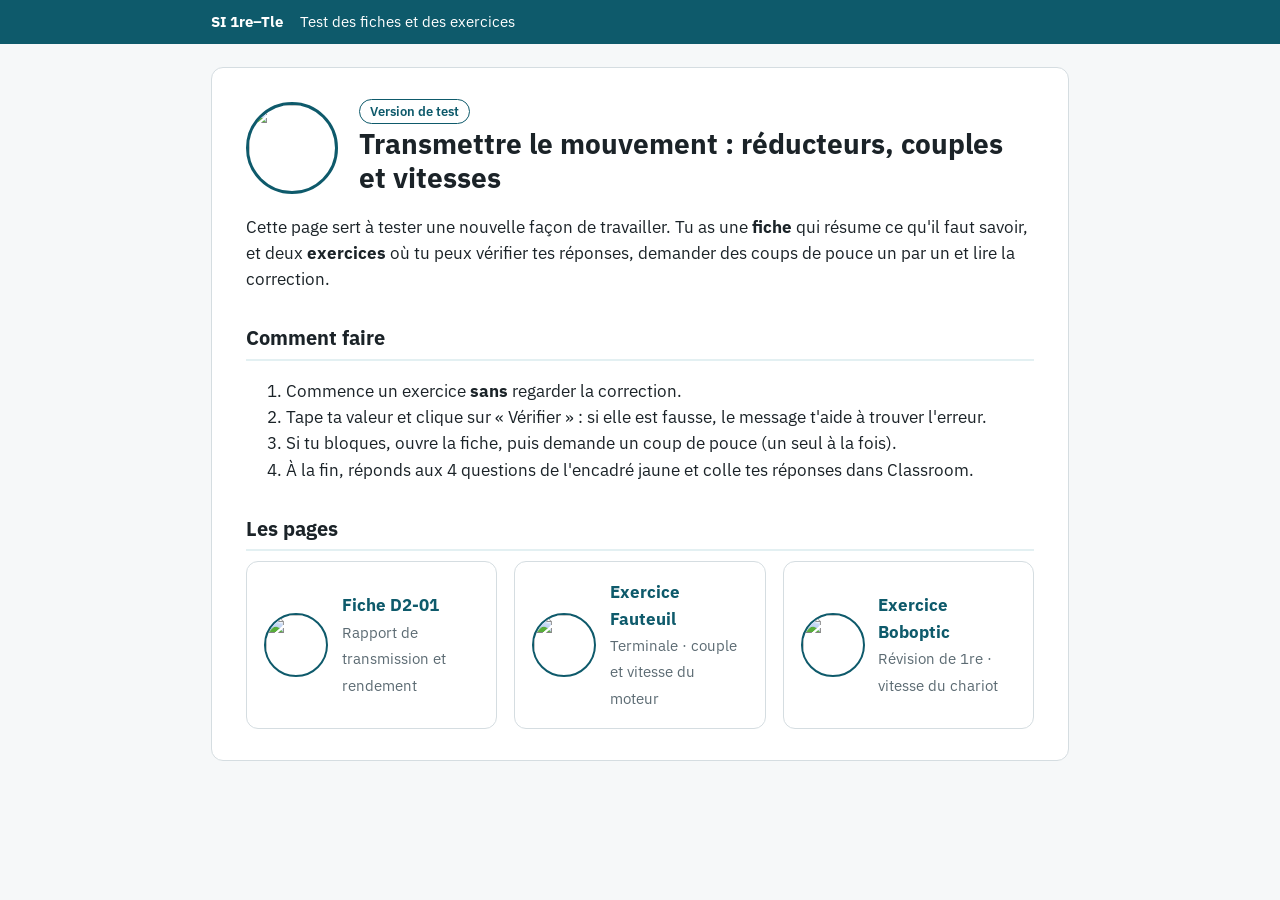
==== index.html @ 09e02494 "Add files via upload" ====
<!DOCTYPE html>
<html lang="fr">
<head>
<meta charset="utf-8">
<meta name="viewport" content="width=device-width, initial-scale=1">
<title>SI — test des fiches et exercices</title>
<link href="https://fonts.googleapis.com/css2?family=IBM+Plex+Sans:wght@400;600;700&family=IBM+Plex+Mono:wght@500&display=swap" rel="stylesheet">
<link rel="stylesheet" href="exo.css">
</head>
<body>
<header class="top"><div class="top-in"><span class="brand">SI 1re–Tle</span><span>Test des fiches et des exercices</span></div></header>
<main><article class="sheet">
  <div class="hero">
    <img class="avatar" src="img/android_tp.jpg" alt="">
    <div>
      <div class="badges"><span class="badge type">Version de test</span></div>
      <h1>Transmettre le mouvement : réducteurs, couples et vitesses</h1>
    </div>
  </div>
  <p>Cette page sert à tester une nouvelle façon de travailler. Tu as une <b>fiche</b> qui résume ce qu'il faut savoir, et deux <b>exercices</b> où tu peux vérifier tes réponses, demander des coups de pouce un par un et lire la correction.</p>
  <h2>Comment faire</h2>
  <ol>
    <li>Commence un exercice <b>sans</b> regarder la correction.</li>
    <li>Tape ta valeur et clique sur « Vérifier » : si elle est fausse, le message t'aide à trouver l'erreur.</li>
    <li>Si tu bloques, ouvre la fiche, puis demande un coup de pouce (un seul à la fois).</li>
    <li>À la fin, réponds aux 4 questions de l'encadré jaune et colle tes réponses dans Classroom.</li>
  </ol>
  <h2>Les pages</h2>
  <div class="cards">
    <a class="card" href="fiche-d2-01.html"><img src="img/android_fiche.jpg" alt=""><div><b>Fiche D2-01</b><span>Rapport de transmission et rendement</span></div></a>
    <a class="card" href="exo-fauteuil.html"><img src="img/android_exercice.jpg" alt=""><div><b>Exercice Fauteuil</b><span>Terminale · couple et vitesse du moteur</span></div></a>
    <a class="card" href="exo-boboptic.html"><img src="img/android_exercice.jpg" alt=""><div><b>Exercice Boboptic</b><span>Révision de 1re · vitesse du chariot</span></div></a>
  </div>
</article></main>
</body>
</html>
---- exo.css ----
:root{
  --dom:#0e5a6b; --dom-l:#e3f0f2; --ink:#1b2328; --mute:#5c6b73; --line:#d5dde1; --bg:#f6f8f9;
  --ess:#fff6d6; --ess-b:#e0b100; --ret:#e8f5ec; --ret-b:#2e8b57; --ctl:#fdeee6; --ctl-b:#d0602a;
  --ok:#e8f5ec; --ok-b:#2e8b57; --ko:#fdeee6; --ko-b:#d0602a;
}
*{box-sizing:border-box}
html{font-size:17px}
body{margin:0;background:var(--bg);color:var(--ink);font-family:"IBM Plex Sans",system-ui,sans-serif;line-height:1.55}
a{color:var(--dom)}
.code{font-family:"IBM Plex Mono",ui-monospace,monospace;font-size:.8rem}
math{font-size:1.1em}

.top{background:var(--dom);color:#fff}
.top-in{max-width:900px;margin:0 auto;padding:.6rem 1.25rem;display:flex;gap:1rem;align-items:center;flex-wrap:wrap;font-size:.88rem}
.top a{color:#fff;text-decoration:none;border-bottom:1px solid rgba(255,255,255,.4)}
.brand{font-weight:700}
main{max-width:900px;margin:0 auto;padding:1.4rem 1.25rem 3rem}
.sheet{background:#fff;border:1px solid var(--line);border-radius:12px;padding:1.8rem 2rem}
@media (max-width:640px){.sheet{padding:1.2rem 1rem}}

.hero{display:flex;gap:1.2rem;align-items:center;margin-bottom:1rem}
.avatar{flex:none;width:92px;height:92px;border-radius:50%;object-fit:cover;object-position:center 20%;border:3px solid var(--dom);background:#fff}
.hero h1{font-size:1.65rem;line-height:1.2;margin:.15rem 0}
.badges{display:flex;gap:.45rem;flex-wrap:wrap}
.badge{border-radius:999px;padding:.1rem .6rem;font-size:.76rem;font-weight:600;border:1px solid var(--line);color:var(--mute);background:#fff}
.badge.id{background:var(--dom);border-color:var(--dom);color:#fff}
.badge.type{color:var(--dom);border-color:var(--dom)}

h2{font-size:1.15rem;margin:1.8rem 0 .6rem;padding-bottom:.3rem;border-bottom:2px solid var(--dom-l)}
.context{color:#33424a}
table.data{border-collapse:collapse;font-size:.92rem;margin:.6rem 0;width:100%}
table.data th,table.data td{border:1px solid var(--line);padding:.35rem .6rem;text-align:left}
table.data th{background:var(--dom-l);color:var(--dom);font-weight:600}
figure{margin:.8rem 0}
figure img{max-width:100%;height:auto;display:block;border:1px solid var(--line);border-radius:6px}
figcaption{font-size:.82rem;color:var(--mute);margin-top:.3rem}
.figs{display:grid;grid-template-columns:1.3fr 1fr;gap:1rem;align-items:start}
@media (max-width:680px){.figs{grid-template-columns:1fr}}

.question{border:1px solid var(--dom);border-left:6px solid var(--dom);border-radius:10px;padding:1rem 1.2rem;margin:1.2rem 0;background:#fbfdfd}
.question .qn{font-weight:700;color:var(--dom)}
.answer{display:flex;flex-wrap:wrap;gap:.5rem;align-items:center;margin-top:.8rem}
.answer label{font-size:.9rem;font-weight:600}
.answer input{font:inherit;width:9rem;padding:.35rem .5rem;border:1px solid var(--line);border-radius:6px}
.answer .unit{font-size:.9rem;color:var(--mute)}
.btn{font:inherit;font-size:.86rem;font-weight:600;padding:.4rem .85rem;border-radius:7px;border:1px solid var(--dom);background:var(--dom);color:#fff;cursor:pointer}
.btn.ghost{background:#fff;color:var(--dom)}
.btn.warn{background:#fff;color:var(--ctl-b);border-color:var(--ctl-b)}
.tools{display:flex;flex-wrap:wrap;gap:.5rem;margin-top:.8rem;align-items:center}
.counter{font-size:.82rem;color:var(--mute)}

.bubble{display:flex;gap:.8rem;align-items:flex-start;margin-top:.8rem}
.bubble img{flex:none;width:52px;height:52px;border-radius:50%;object-fit:cover;object-position:center 20%;border:2px solid var(--dom)}
.bubble .txt{position:relative;background:var(--dom-l);border-radius:10px;padding:.6rem .9rem;font-size:.95rem}
.bubble .txt::before{content:"";position:absolute;left:-8px;top:16px;border:8px solid transparent;border-right-color:var(--dom-l);border-left:0}
.bubble.ok .txt{background:var(--ok)}.bubble.ok .txt::before{border-right-color:var(--ok)}
.bubble.ko .txt{background:var(--ko)}.bubble.ko .txt::before{border-right-color:var(--ko)}
.bubble .who{display:block;font-size:.72rem;font-weight:700;color:var(--dom);text-transform:uppercase;letter-spacing:.04em;margin-bottom:.1rem}

.correction{display:none;border:1px solid var(--line);border-left:6px solid var(--ret-b);background:var(--ret);border-radius:10px;padding:.9rem 1.1rem;margin-top:.8rem}
.correction.open{display:block}
.correction h3{margin:.1rem 0 .4rem;font-size:1rem;color:var(--ret-b)}
.correction ol{margin:.3rem 0;padding-left:1.2rem}
.check{background:#fff;border:1px solid var(--line);border-radius:6px;padding:.5rem .8rem;margin-top:.6rem;font-size:.93rem}
.check b{color:var(--ret-b)}
.tri{width:1rem;height:1rem;vertical-align:-2px}
.renvoi{font-size:.88rem;margin-top:.5rem}

.survey{background:var(--ess);border:1px solid var(--line);border-left:6px solid var(--ess-b);border-radius:10px;padding:1rem 1.2rem}
.survey fieldset{border:none;margin:0 0 .7rem;padding:0}
.survey legend{font-weight:600;font-size:.93rem;margin-bottom:.2rem}
.survey label{display:inline-flex;gap:.3rem;align-items:center;margin:.1rem 1rem .1rem 0;font-size:.9rem}
.survey textarea{width:100%;font:inherit;font-size:.9rem;border:1px solid var(--line);border-radius:6px;padding:.4rem .5rem;min-height:3.2rem}
.copied{font-size:.85rem;color:var(--ret-b);margin-left:.5rem}

.cards{display:grid;grid-template-columns:repeat(auto-fit,minmax(240px,1fr));gap:1rem}
.card{display:flex;gap:.8rem;align-items:center;border:1px solid var(--line);border-radius:12px;padding:1rem;text-decoration:none;color:var(--ink);background:#fff}
.card:hover{border-color:var(--dom)}
.card img{width:64px;height:64px;border-radius:50%;object-fit:cover;object-position:center 20%;border:2px solid var(--dom)}
.card b{display:block;color:var(--dom)}
.card span{font-size:.86rem;color:var(--mute)}
footer.note{max-width:900px;margin:0 auto;padding:0 1.25rem 2rem;font-size:.8rem;color:var(--mute)}
@media print{.top,.tools,.answer,.survey,.bubble{display:none!important}.correction{display:block!important}body{background:#fff}.sheet{border:none}}
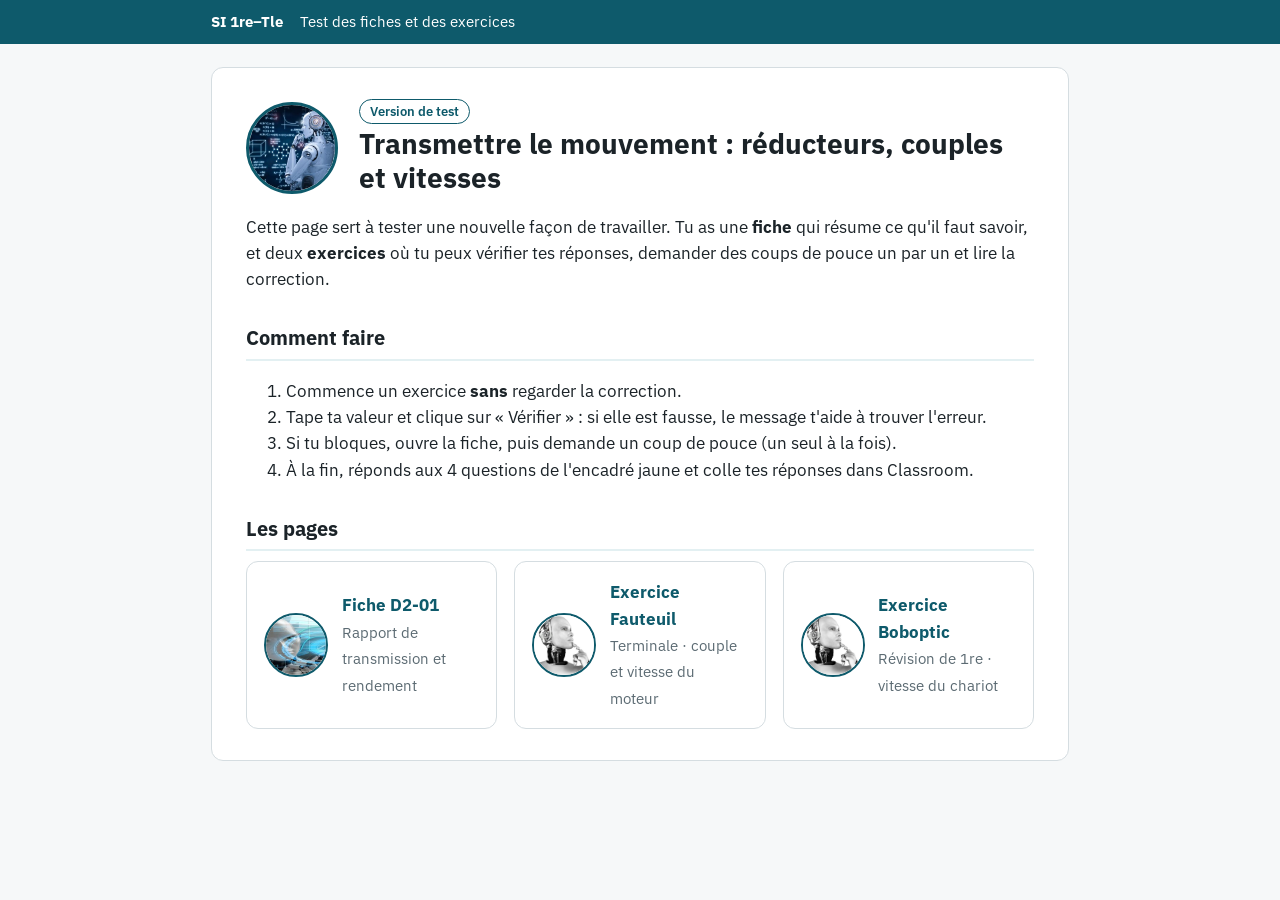
==== commit f7c17a5e: "Add files via upload" ====
--- a/index.html
+++ b/index.html
@@ -11,7 +11,7 @@
 <header class="top"><div class="top-in"><span class="brand">SI 1re–Tle</span><span>Test des fiches et des exercices</span></div></header>
 <main><article class="sheet">
   <div class="hero">
-    <img class="avatar" src="img/android_tp.jpg" alt="">
+    <img class="avatar" src="[data-uri]" alt="">
     <div>
       <div class="badges"><span class="badge type">Version de test</span></div>
       <h1>Transmettre le mouvement : réducteurs, couples et vitesses</h1>
@@ -27,9 +27,9 @@
   </ol>
   <h2>Les pages</h2>
   <div class="cards">
-    <a class="card" href="fiche-d2-01.html"><img src="img/android_fiche.jpg" alt=""><div><b>Fiche D2-01</b><span>Rapport de transmission et rendement</span></div></a>
-    <a class="card" href="exo-fauteuil.html"><img src="img/android_exercice.jpg" alt=""><div><b>Exercice Fauteuil</b><span>Terminale · couple et vitesse du moteur</span></div></a>
-    <a class="card" href="exo-boboptic.html"><img src="img/android_exercice.jpg" alt=""><div><b>Exercice Boboptic</b><span>Révision de 1re · vitesse du chariot</span></div></a>
+    <a class="card" href="fiche-d2-01.html"><img src="[data-uri]" alt=""><div><b>Fiche D2-01</b><span>Rapport de transmission et rendement</span></div></a>
+    <a class="card" href="exo-fauteuil.html"><img src="[data-uri]" alt=""><div><b>Exercice Fauteuil</b><span>Terminale · couple et vitesse du moteur</span></div></a>
+    <a class="card" href="exo-boboptic.html"><img src="[data-uri]" alt=""><div><b>Exercice Boboptic</b><span>Révision de 1re · vitesse du chariot</span></div></a>
   </div>
 </article></main>
 </body>
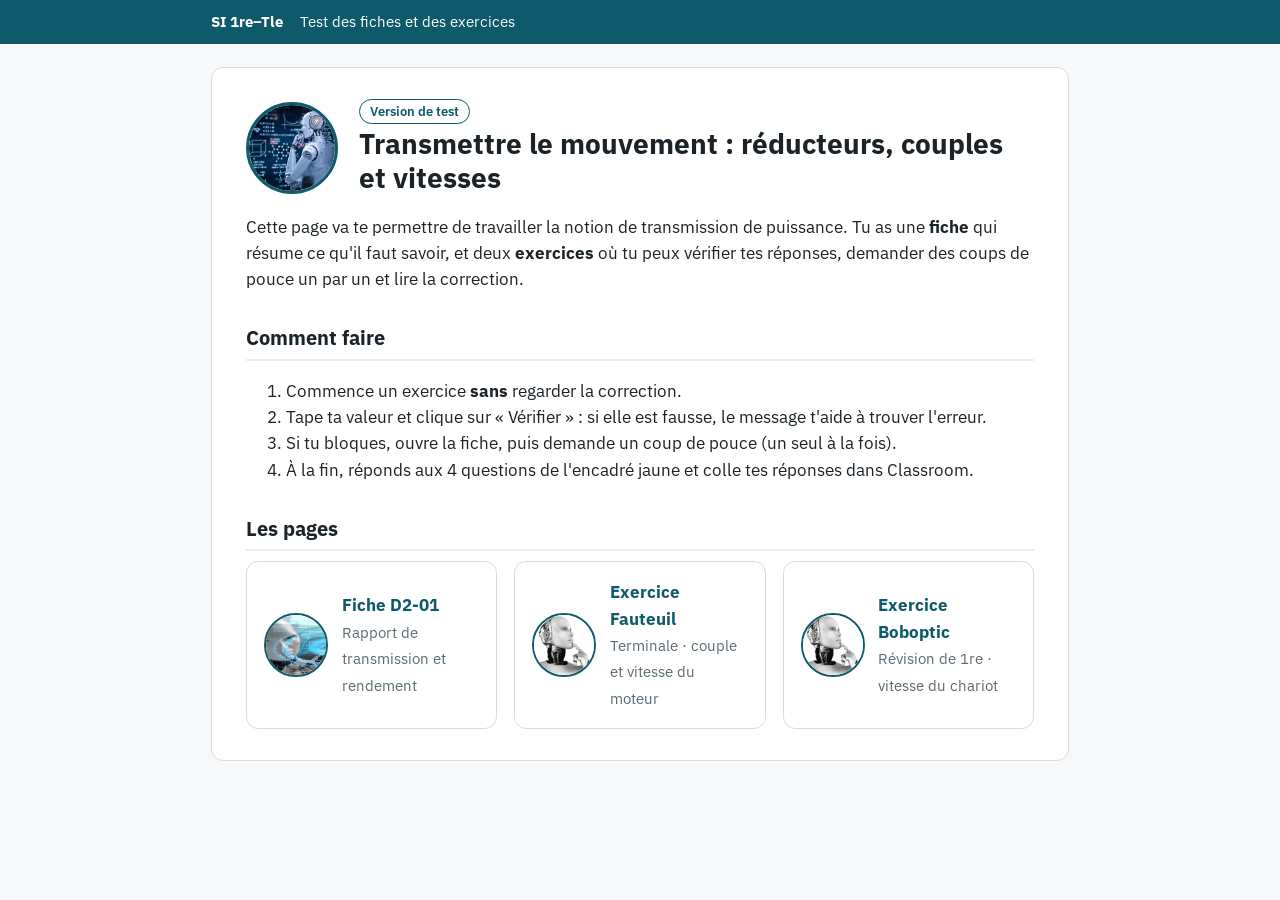
==== commit aa9d1c37: "Update index.html" ====
--- a/index.html
+++ b/index.html
@@ -17,7 +17,7 @@
       <h1>Transmettre le mouvement : réducteurs, couples et vitesses</h1>
     </div>
   </div>
-  <p>Cette page sert à tester une nouvelle façon de travailler. Tu as une <b>fiche</b> qui résume ce qu'il faut savoir, et deux <b>exercices</b> où tu peux vérifier tes réponses, demander des coups de pouce un par un et lire la correction.</p>
+  <p>Cette page va te permettre de travailler la notion de transmission de puissance. Tu as une <b>fiche</b> qui résume ce qu'il faut savoir, et deux <b>exercices</b> où tu peux vérifier tes réponses, demander des coups de pouce un par un et lire la correction.</p>
   <h2>Comment faire</h2>
   <ol>
     <li>Commence un exercice <b>sans</b> regarder la correction.</li>
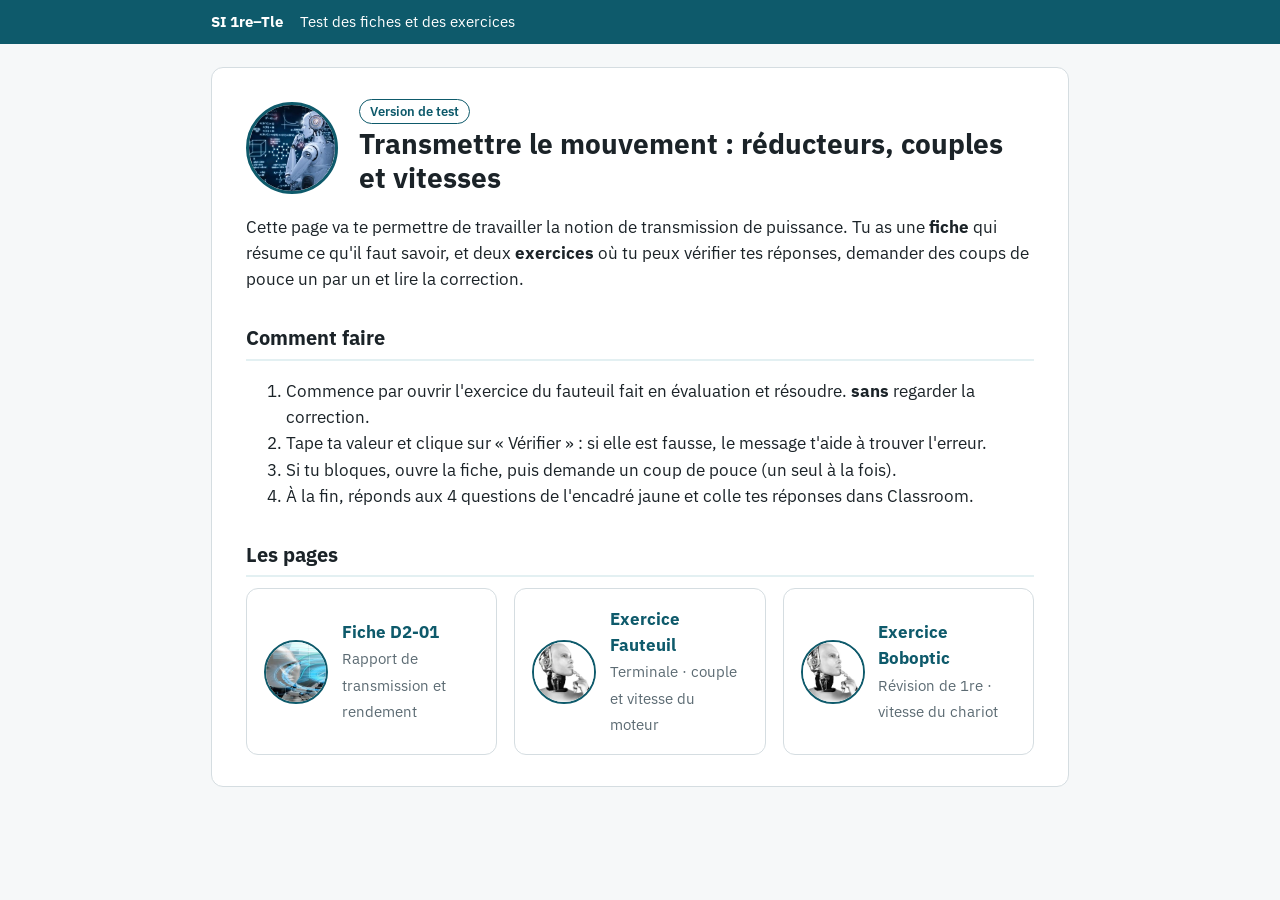
==== commit 395a8fc7: "Update index.html" ====
--- a/index.html
+++ b/index.html
@@ -20,7 +20,7 @@
   <p>Cette page va te permettre de travailler la notion de transmission de puissance. Tu as une <b>fiche</b> qui résume ce qu'il faut savoir, et deux <b>exercices</b> où tu peux vérifier tes réponses, demander des coups de pouce un par un et lire la correction.</p>
   <h2>Comment faire</h2>
   <ol>
-    <li>Commence un exercice <b>sans</b> regarder la correction.</li>
+    <li>Commence par ouvrir l'exercice du fauteuil fait en évaluation et résoudre. <b>sans</b> regarder la correction.</li>
     <li>Tape ta valeur et clique sur « Vérifier » : si elle est fausse, le message t'aide à trouver l'erreur.</li>
     <li>Si tu bloques, ouvre la fiche, puis demande un coup de pouce (un seul à la fois).</li>
     <li>À la fin, réponds aux 4 questions de l'encadré jaune et colle tes réponses dans Classroom.</li>
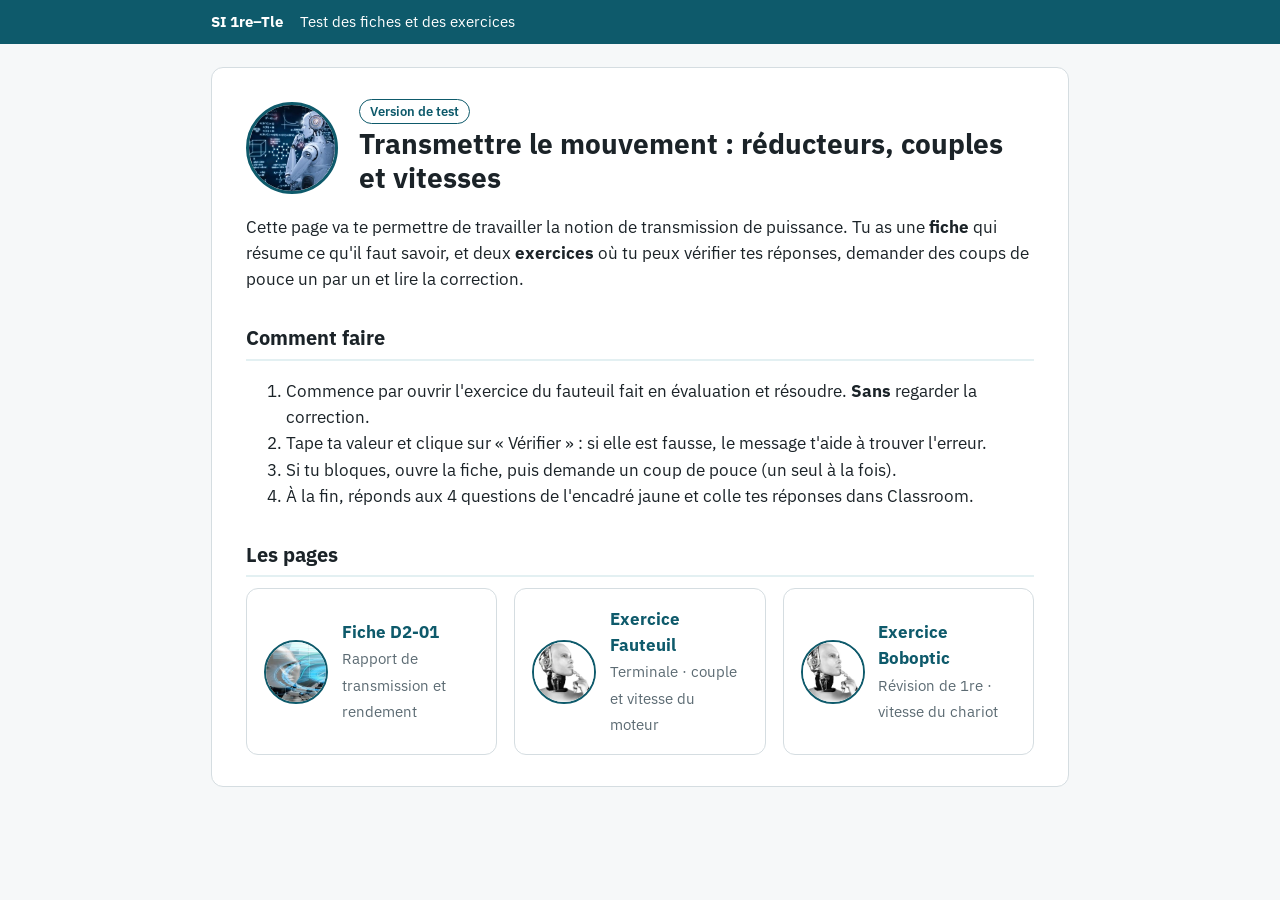
==== commit 25b0f238: "Update index.html" ====
--- a/index.html
+++ b/index.html
@@ -20,7 +20,7 @@
   <p>Cette page va te permettre de travailler la notion de transmission de puissance. Tu as une <b>fiche</b> qui résume ce qu'il faut savoir, et deux <b>exercices</b> où tu peux vérifier tes réponses, demander des coups de pouce un par un et lire la correction.</p>
   <h2>Comment faire</h2>
   <ol>
-    <li>Commence par ouvrir l'exercice du fauteuil fait en évaluation et résoudre. <b>sans</b> regarder la correction.</li>
+    <li>Commence par ouvrir l'exercice du fauteuil fait en évaluation et résoudre. <b>Sans</b> regarder la correction.</li>
     <li>Tape ta valeur et clique sur « Vérifier » : si elle est fausse, le message t'aide à trouver l'erreur.</li>
     <li>Si tu bloques, ouvre la fiche, puis demande un coup de pouce (un seul à la fois).</li>
     <li>À la fin, réponds aux 4 questions de l'encadré jaune et colle tes réponses dans Classroom.</li>
